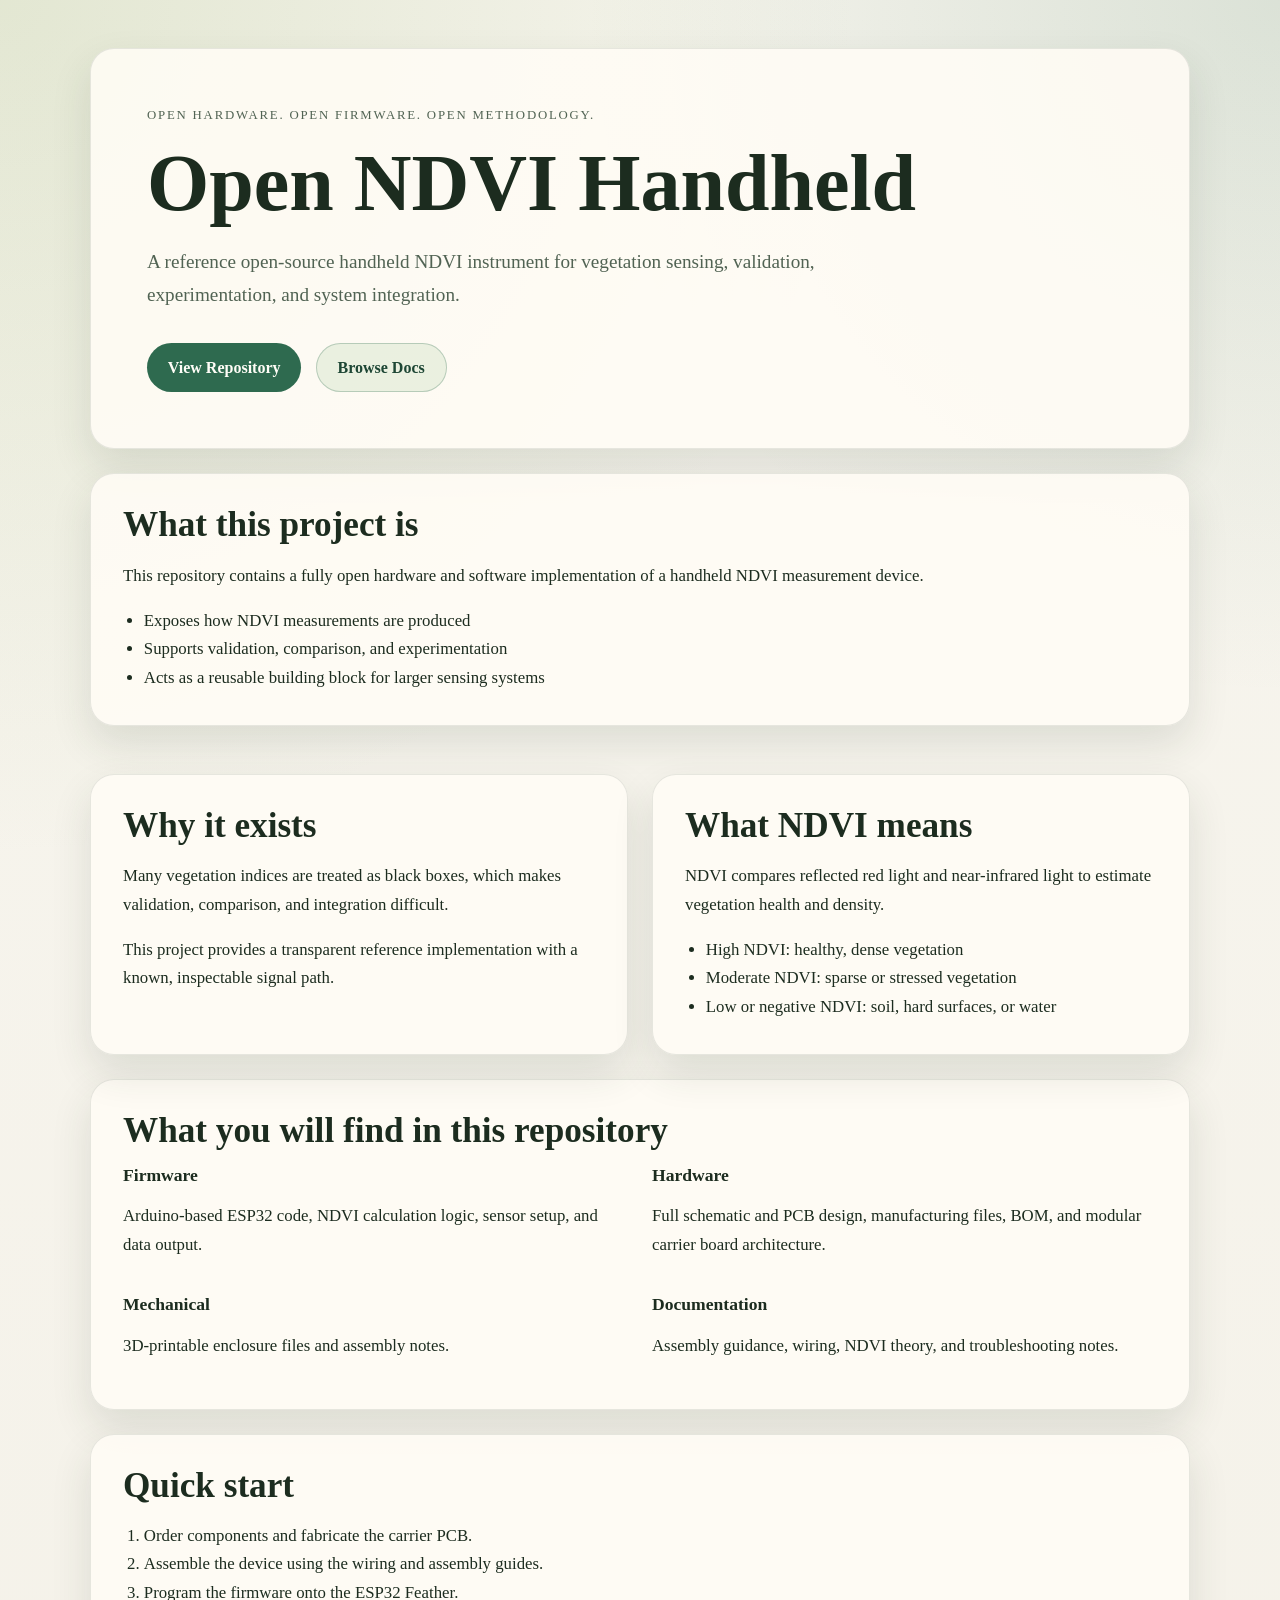
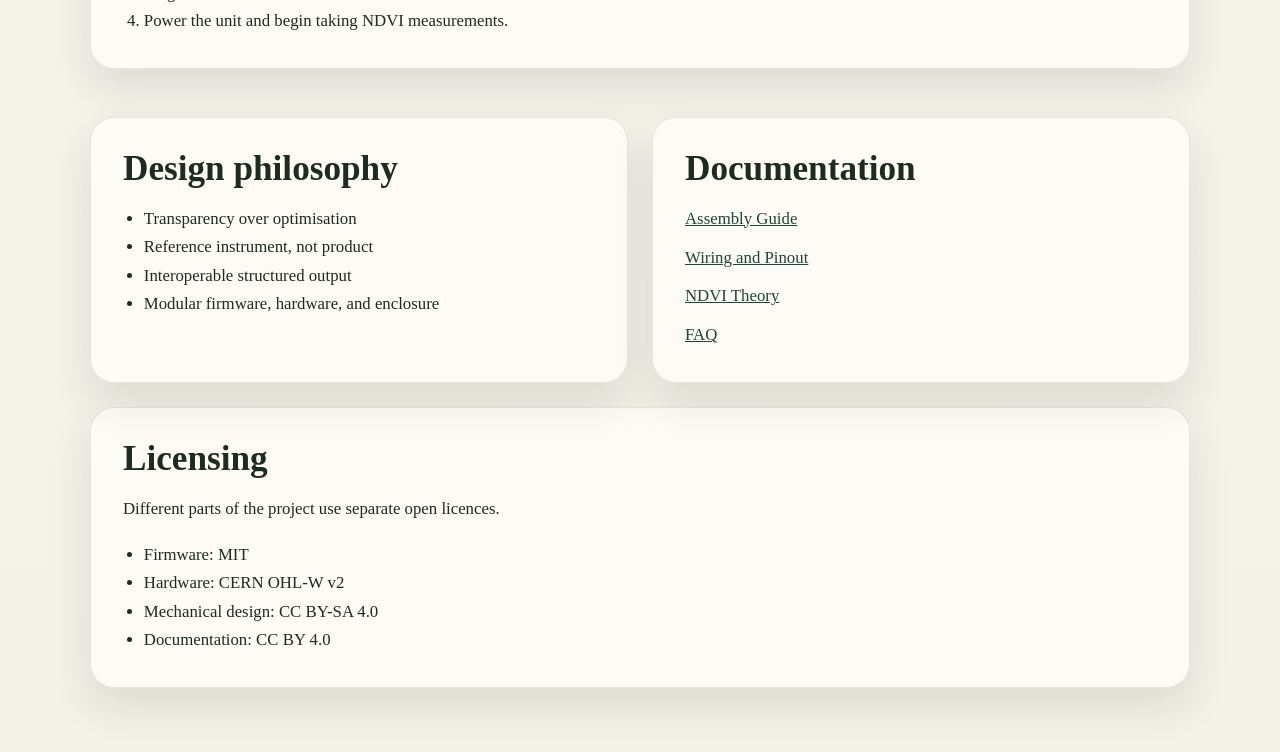
==== docs/index.html @ 76c8ee6e "page" ====
<!DOCTYPE html>
<html lang="en">
  <head>
    <meta charset="UTF-8" />
    <meta name="viewport" content="width=device-width, initial-scale=1.0" />
    <title>Open NDVI Handheld</title>
    <meta
      name="description"
      content="Open-source handheld NDVI instrument based on the ESP32 Feather V2 and AS7265x Triad sensors."
    />
    <link rel="stylesheet" href="./styles.css" />
  </head>
  <body>
    <main class="page">
      <section class="hero">
        <p class="eyebrow">Open hardware. Open firmware. Open methodology.</p>
        <h1>Open NDVI Handheld</h1>
        <p class="lede">
          A reference open-source handheld NDVI instrument for vegetation sensing,
          validation, experimentation, and system integration.
        </p>
        <div class="actions">
          <a href="https://github.com/e-nano/open-ndvi-handheld" class="button button-primary">View Repository</a>
          <a href="#docs" class="button button-secondary">Browse Docs</a>
        </div>
      </section>

      <section class="panel">
        <h2>What this project is</h2>
        <p>
          This repository contains a fully open hardware and software implementation
          of a handheld NDVI measurement device.
        </p>
        <ul>
          <li>Exposes how NDVI measurements are produced</li>
          <li>Supports validation, comparison, and experimentation</li>
          <li>Acts as a reusable building block for larger sensing systems</li>
        </ul>
      </section>

      <section class="grid">
        <article class="panel">
          <h2>Why it exists</h2>
          <p>
            Many vegetation indices are treated as black boxes, which makes
            validation, comparison, and integration difficult.
          </p>
          <p>
            This project provides a transparent reference implementation with a known,
            inspectable signal path.
          </p>
        </article>
        <article class="panel">
          <h2>What NDVI means</h2>
          <p>
            NDVI compares reflected red light and near-infrared light to estimate
            vegetation health and density.
          </p>
          <ul>
            <li>High NDVI: healthy, dense vegetation</li>
            <li>Moderate NDVI: sparse or stressed vegetation</li>
            <li>Low or negative NDVI: soil, hard surfaces, or water</li>
          </ul>
        </article>
      </section>

      <section class="panel">
        <h2>What you will find in this repository</h2>
        <div class="feature-list">
          <div>
            <h3>Firmware</h3>
            <p>Arduino-based ESP32 code, NDVI calculation logic, sensor setup, and data output.</p>
          </div>
          <div>
            <h3>Hardware</h3>
            <p>Full schematic and PCB design, manufacturing files, BOM, and modular carrier board architecture.</p>
          </div>
          <div>
            <h3>Mechanical</h3>
            <p>3D-printable enclosure files and assembly notes.</p>
          </div>
          <div>
            <h3>Documentation</h3>
            <p>Assembly guidance, wiring, NDVI theory, and troubleshooting notes.</p>
          </div>
        </div>
      </section>

      <section class="panel">
        <h2>Quick start</h2>
        <ol>
          <li>Order components and fabricate the carrier PCB.</li>
          <li>Assemble the device using the wiring and assembly guides.</li>
          <li>Program the firmware onto the ESP32 Feather.</li>
          <li>Power the unit and begin taking NDVI measurements.</li>
        </ol>
      </section>

      <section class="grid">
        <article class="panel">
          <h2>Design philosophy</h2>
          <ul>
            <li>Transparency over optimisation</li>
            <li>Reference instrument, not product</li>
            <li>Interoperable structured output</li>
            <li>Modular firmware, hardware, and enclosure</li>
          </ul>
        </article>
        <article class="panel" id="docs">
          <h2>Documentation</h2>
          <ul class="link-list">
            <li><a href="https://github.com/e-nano/open-ndvi-handheld/blob/main/docs/assembly_guide.md">Assembly Guide</a></li>
            <li><a href="https://github.com/e-nano/open-ndvi-handheld/blob/main/docs/wiring_and_pinout.md">Wiring and Pinout</a></li>
            <li><a href="https://github.com/e-nano/open-ndvi-handheld/blob/main/docs/ndvi_theory.md">NDVI Theory</a></li>
            <li><a href="https://github.com/e-nano/open-ndvi-handheld/blob/main/docs/faq.md">FAQ</a></li>
          </ul>
        </article>
      </section>

      <section class="panel">
        <h2>Licensing</h2>
        <p>Different parts of the project use separate open licences.</p>
        <ul>
          <li>Firmware: MIT</li>
          <li>Hardware: CERN OHL-W v2</li>
          <li>Mechanical design: CC BY-SA 4.0</li>
          <li>Documentation: CC BY 4.0</li>
        </ul>
      </section>
    </main>
  </body>
</html>
---- docs/styles.css ----
:root {
  color-scheme: light;
  --bg: #f4f1e8;
  --panel: rgba(255, 252, 245, 0.88);
  --panel-border: rgba(28, 44, 31, 0.1);
  --text: #1c2c1f;
  --muted: #516353;
  --accent: #2e6a4f;
  --accent-dark: #1d4634;
  --accent-soft: #dde9d2;
  --shadow: 0 18px 40px rgba(41, 57, 43, 0.12);
}

* {
  box-sizing: border-box;
}

body {
  margin: 0;
  font-family: Georgia, "Times New Roman", serif;
  color: var(--text);
  background:
    radial-gradient(circle at top left, rgba(155, 181, 112, 0.22), transparent 32%),
    radial-gradient(circle at top right, rgba(74, 126, 94, 0.16), transparent 26%),
    linear-gradient(180deg, #f7f5ee 0%, var(--bg) 100%);
}

.page {
  width: min(1100px, calc(100% - 2rem));
  margin: 0 auto;
  padding: 3rem 0 4rem;
}

.hero,
.panel {
  background: var(--panel);
  border: 1px solid var(--panel-border);
  border-radius: 24px;
  box-shadow: var(--shadow);
}

.hero {
  padding: 3.5rem;
  margin-bottom: 1.5rem;
}

.eyebrow {
  margin: 0 0 0.75rem;
  text-transform: uppercase;
  letter-spacing: 0.14em;
  font-size: 0.8rem;
  color: var(--muted);
}

h1,
h2,
h3 {
  margin-top: 0;
  line-height: 1.1;
}

h1 {
  margin-bottom: 1rem;
  font-size: clamp(2.5rem, 8vw, 5rem);
}

h2 {
  margin-bottom: 1rem;
  font-size: clamp(1.5rem, 4vw, 2.2rem);
}

h3 {
  margin-bottom: 0.5rem;
  font-size: 1.1rem;
}

p,
li {
  font-size: 1.05rem;
  line-height: 1.7;
}

.lede {
  max-width: 48rem;
  font-size: 1.2rem;
  color: var(--muted);
}

.actions {
  display: flex;
  flex-wrap: wrap;
  gap: 0.9rem;
  margin-top: 2rem;
}

.button {
  display: inline-flex;
  align-items: center;
  justify-content: center;
  padding: 0.9rem 1.3rem;
  border-radius: 999px;
  text-decoration: none;
  font-weight: 700;
}

.button-primary {
  background: var(--accent);
  color: #fffdf7;
}

.button-primary:hover,
.button-primary:focus-visible {
  background: var(--accent-dark);
}

.button-secondary {
  border: 1px solid rgba(46, 106, 79, 0.28);
  color: var(--accent-dark);
  background: rgba(221, 233, 210, 0.58);
}

.grid {
  display: grid;
  grid-template-columns: repeat(2, minmax(0, 1fr));
  gap: 1.5rem;
  margin-top: 1.5rem;
}

.panel {
  padding: 2rem;
  margin-top: 1.5rem;
}

.feature-list {
  display: grid;
  grid-template-columns: repeat(2, minmax(0, 1fr));
  gap: 1.2rem 1.5rem;
}

ul,
ol {
  margin: 0;
  padding-left: 1.3rem;
}

a {
  color: var(--accent-dark);
}

.link-list {
  list-style: none;
  padding: 0;
}

.link-list li + li {
  margin-top: 0.65rem;
}

@media (max-width: 760px) {
  .page {
    width: min(100% - 1rem, 40rem);
    padding-top: 1rem;
  }

  .hero,
  .panel {
    border-radius: 18px;
  }

  .hero {
    padding: 2rem 1.25rem;
  }

  .panel {
    padding: 1.5rem 1.25rem;
  }

  .grid,
  .feature-list {
    grid-template-columns: 1fr;
  }
}
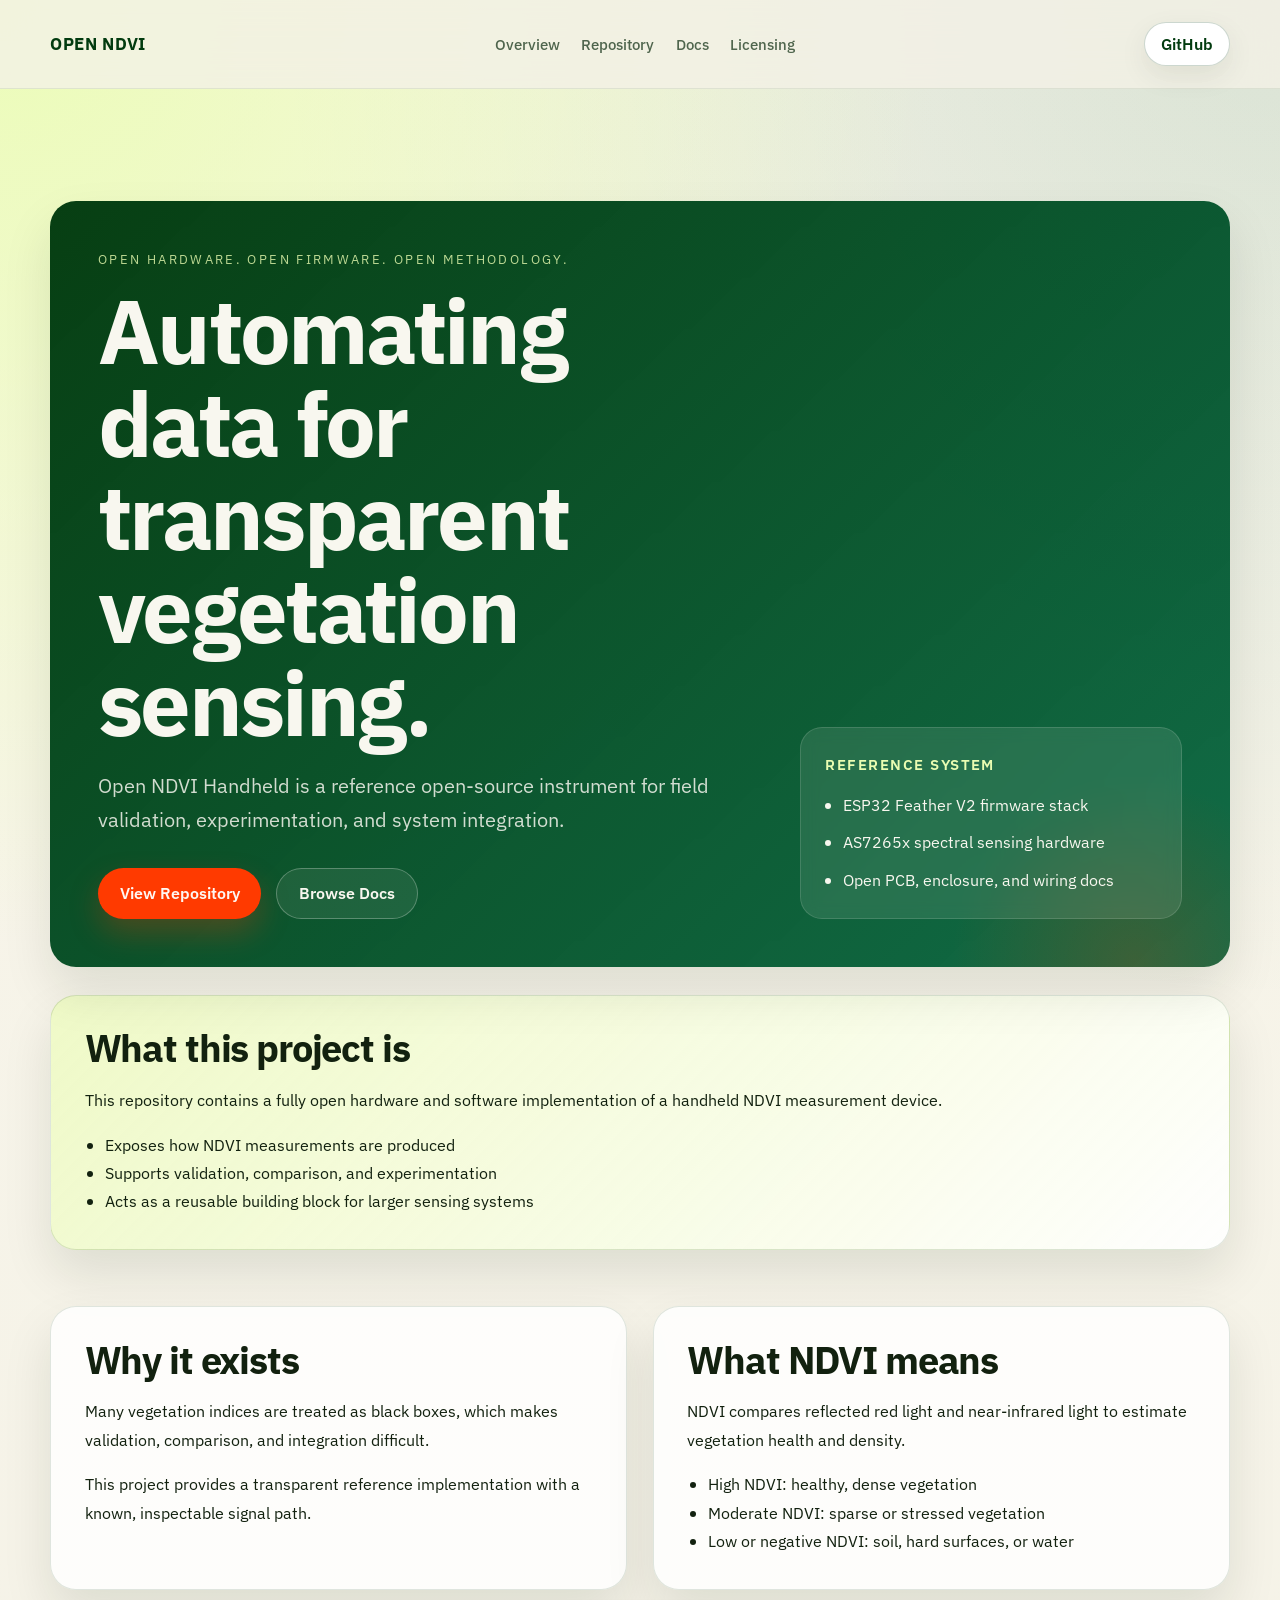
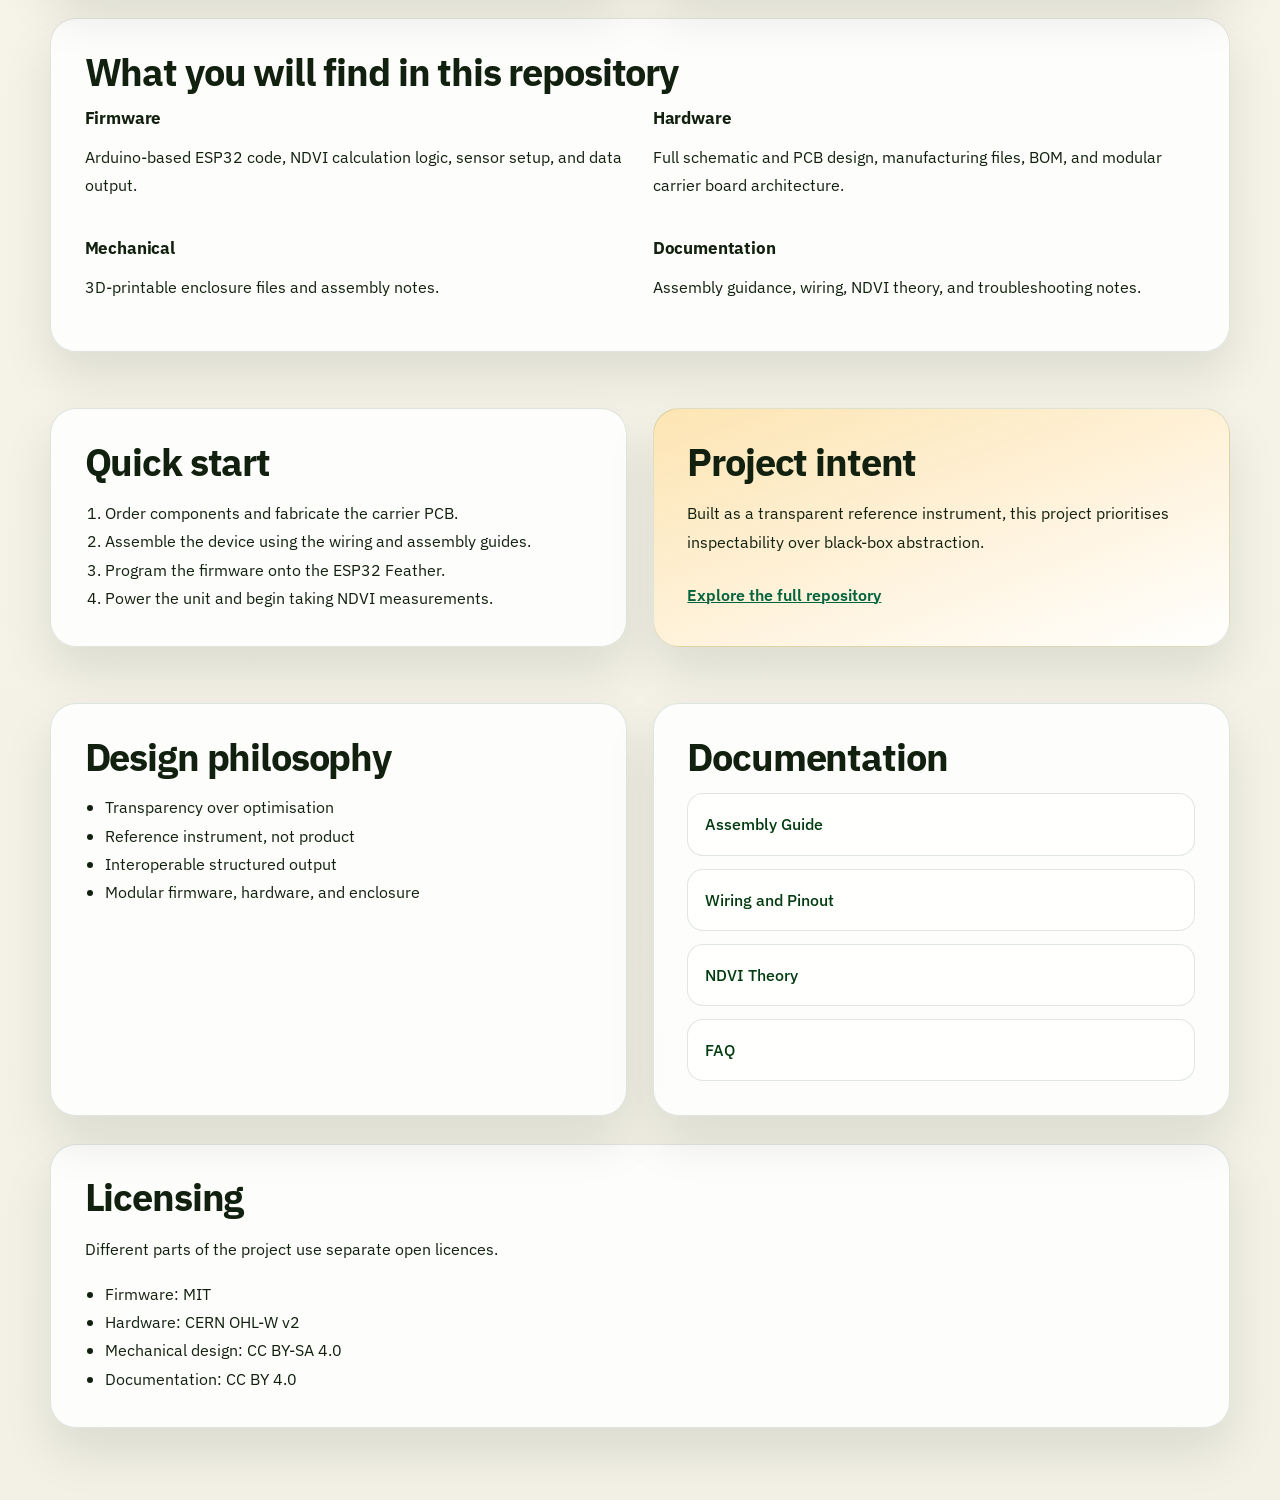
==== commit 8f376554: "Restyle GitHub Pages site" ====
--- a/docs/index.html
+++ b/docs/index.html
@@ -8,24 +8,52 @@
       name="description"
       content="Open-source handheld NDVI instrument based on the ESP32 Feather V2 and AS7265x Triad sensors."
     />
+    <link rel="preconnect" href="https://fonts.googleapis.com" />
+    <link rel="preconnect" href="https://fonts.gstatic.com" crossorigin />
+    <link
+      href="https://fonts.googleapis.com/css2?family=IBM+Plex+Sans:wght@400;500;600;700&display=swap"
+      rel="stylesheet"
+    />
     <link rel="stylesheet" href="./styles.css" />
   </head>
   <body>
+    <header class="site-header">
+      <div class="nav-shell">
+        <a href="#top" class="brand-mark">Open NDVI</a>
+        <nav class="site-nav" aria-label="Primary">
+          <a href="#overview">Overview</a>
+          <a href="#repository">Repository</a>
+          <a href="#docs">Docs</a>
+          <a href="#licensing">Licensing</a>
+        </nav>
+        <a href="https://github.com/e-nano/open-ndvi-handheld" class="nav-cta">GitHub</a>
+      </div>
+    </header>
     <main class="page">
-      <section class="hero">
-        <p class="eyebrow">Open hardware. Open firmware. Open methodology.</p>
-        <h1>Open NDVI Handheld</h1>
-        <p class="lede">
-          A reference open-source handheld NDVI instrument for vegetation sensing,
-          validation, experimentation, and system integration.
-        </p>
-        <div class="actions">
-          <a href="https://github.com/e-nano/open-ndvi-handheld" class="button button-primary">View Repository</a>
-          <a href="#docs" class="button button-secondary">Browse Docs</a>
+      <section class="hero" id="top">
+        <div class="hero-copy">
+          <p class="eyebrow">Open hardware. Open firmware. Open methodology.</p>
+          <h1>Automating data for transparent vegetation sensing.</h1>
+          <p class="lede">
+            Open NDVI Handheld is a reference open-source instrument for field
+            validation, experimentation, and system integration.
+          </p>
+          <div class="actions">
+            <a href="https://github.com/e-nano/open-ndvi-handheld" class="button button-primary">View Repository</a>
+            <a href="#docs" class="button button-secondary">Browse Docs</a>
+          </div>
         </div>
+        <aside class="hero-card" aria-label="Project summary">
+          <p class="hero-card-label">Reference system</p>
+          <ul class="hero-points">
+            <li>ESP32 Feather V2 firmware stack</li>
+            <li>AS7265x spectral sensing hardware</li>
+            <li>Open PCB, enclosure, and wiring docs</li>
+          </ul>
+        </aside>
       </section>
 
-      <section class="panel">
+      <section class="panel panel-highlight" id="overview">
         <h2>What this project is</h2>
         <p>
           This repository contains a fully open hardware and software implementation
@@ -64,7 +92,7 @@
         </article>
       </section>
 
-      <section class="panel">
+      <section class="panel" id="repository">
         <h2>What you will find in this repository</h2>
         <div class="feature-list">
           <div>
@@ -86,14 +114,24 @@
         </div>
       </section>
 
-      <section class="panel">
-        <h2>Quick start</h2>
-        <ol>
-          <li>Order components and fabricate the carrier PCB.</li>
-          <li>Assemble the device using the wiring and assembly guides.</li>
-          <li>Program the firmware onto the ESP32 Feather.</li>
-          <li>Power the unit and begin taking NDVI measurements.</li>
-        </ol>
+      <section class="grid">
+        <article class="panel">
+          <h2>Quick start</h2>
+          <ol>
+            <li>Order components and fabricate the carrier PCB.</li>
+            <li>Assemble the device using the wiring and assembly guides.</li>
+            <li>Program the firmware onto the ESP32 Feather.</li>
+            <li>Power the unit and begin taking NDVI measurements.</li>
+          </ol>
+        </article>
+        <article class="panel panel-accent">
+          <h2>Project intent</h2>
+          <p>
+            Built as a transparent reference instrument, this project prioritises
+            inspectability over black-box abstraction.
+          </p>
+          <a href="https://github.com/e-nano/open-ndvi-handheld" class="text-link">Explore the full repository</a>
+        </article>
       </section>
 
       <section class="grid">
@@ -117,7 +155,7 @@
         </article>
       </section>
 
-      <section class="panel">
+      <section class="panel" id="licensing">
         <h2>Licensing</h2>
         <p>Different parts of the project use separate open licences.</p>
         <ul>
--- a/docs/styles.css
+++ b/docs/styles.css
@@ -1,95 +1,252 @@
 :root {
   color-scheme: light;
-  --bg: #f4f1e8;
-  --panel: rgba(255, 252, 245, 0.88);
-  --panel-border: rgba(28, 44, 31, 0.1);
-  --text: #1c2c1f;
-  --muted: #516353;
-  --accent: #2e6a4f;
-  --accent-dark: #1d4634;
-  --accent-soft: #dde9d2;
-  --shadow: 0 18px 40px rgba(41, 57, 43, 0.12);
+  --bg: #f3f1e6;
+  --surface: rgba(255, 255, 255, 0.82);
+  --surface-strong: #ffffff;
+  --surface-dark: #023b0f;
+  --border: rgba(2, 59, 15, 0.12);
+  --border-strong: rgba(2, 59, 15, 0.2);
+  --text: #12210f;
+  --muted: #4f654d;
+  --primary: #023b0f;
+  --secondary: #eafdb2;
+  --tertiary: #fee3ad;
+  --quaternary: #02633d;
+  --accent: #ff3a00;
+  --shadow: 0 24px 50px rgba(7, 31, 13, 0.1);
+  --shadow-soft: 0 10px 28px rgba(7, 31, 13, 0.08);
+  --radius: 26px;
+  --font-body: "IBM Plex Sans", sans-serif;
+  --font-display: "Chillax", "IBM Plex Sans", sans-serif;
+  --nav-height: 5.5rem;
 }
 
 * {
   box-sizing: border-box;
 }
 
+html {
+  scroll-behavior: smooth;
+}
+
 body {
   margin: 0;
-  font-family: Georgia, "Times New Roman", serif;
+  font-family: var(--font-body);
   color: var(--text);
   background:
-    radial-gradient(circle at top left, rgba(155, 181, 112, 0.22), transparent 32%),
-    radial-gradient(circle at top right, rgba(74, 126, 94, 0.16), transparent 26%),
-    linear-gradient(180deg, #f7f5ee 0%, var(--bg) 100%);
+    radial-gradient(circle at top left, rgba(234, 253, 178, 0.9), transparent 28%),
+    radial-gradient(circle at top right, rgba(2, 99, 61, 0.12), transparent 30%),
+    linear-gradient(180deg, #f8f5ea 0%, var(--bg) 100%);
 }
 
 .page {
-  width: min(1100px, calc(100% - 2rem));
+  width: min(1180px, calc(100% - 2rem));
   margin: 0 auto;
-  padding: 3rem 0 4rem;
+  padding: calc(var(--nav-height) + 1.5rem) 0 4.5rem;
+}
+
+.site-header {
+  position: sticky;
+  top: 0;
+  z-index: 10;
+  backdrop-filter: blur(18px);
+  background: rgba(243, 241, 230, 0.82);
+  border-bottom: 1px solid rgba(2, 59, 15, 0.08);
+}
+
+.nav-shell {
+  width: min(1180px, calc(100% - 2rem));
+  min-height: var(--nav-height);
+  margin: 0 auto;
+  display: flex;
+  align-items: center;
+  justify-content: space-between;
+  gap: 1rem;
+}
+
+.brand-mark,
+.site-nav a,
+.nav-cta,
+.button,
+.text-link,
+.link-list a {
+  transition:
+    color 160ms ease,
+    background-color 160ms ease,
+    border-color 160ms ease,
+    transform 160ms ease,
+    box-shadow 160ms ease;
+}
+
+.brand-mark {
+  font-family: var(--font-display);
+  font-size: 1.05rem;
+  font-weight: 700;
+  color: var(--primary);
+  text-decoration: none;
+  letter-spacing: 0.04em;
+  text-transform: uppercase;
+}
+
+.site-nav {
+  display: flex;
+  align-items: center;
+  gap: 1.35rem;
+}
+
+.site-nav a {
+  color: var(--muted);
+  text-decoration: none;
+  font-size: 0.96rem;
+  font-weight: 500;
+}
+
+.site-nav a:hover,
+.site-nav a:focus-visible,
+.brand-mark:hover,
+.brand-mark:focus-visible {
+  color: var(--quaternary);
+}
+
+.nav-cta {
+  display: inline-flex;
+  align-items: center;
+  justify-content: center;
+  min-height: 2.8rem;
+  padding: 0 1rem;
+  border-radius: 999px;
+  border: 1px solid var(--border-strong);
+  background: var(--surface-strong);
+  color: var(--primary);
+  text-decoration: none;
+  font-weight: 600;
+  box-shadow: var(--shadow-soft);
+}
+
+.nav-cta:hover,
+.nav-cta:focus-visible {
+  transform: translateY(-1px);
+  border-color: var(--quaternary);
 }
 
 .hero,
 .panel {
-  background: var(--panel);
-  border: 1px solid var(--panel-border);
-  border-radius: 24px;
+  border-radius: var(--radius);
   box-shadow: var(--shadow);
 }
 
 .hero {
-  padding: 3.5rem;
-  margin-bottom: 1.5rem;
+  display: grid;
+  grid-template-columns: minmax(0, 1.6fr) minmax(280px, 0.9fr);
+  gap: 1.5rem;
+  padding: 3rem;
+  margin-bottom: 1.75rem;
+  background:
+    linear-gradient(135deg, rgba(2, 59, 15, 0.98), rgba(2, 99, 61, 0.94)),
+    linear-gradient(180deg, rgba(255, 58, 0, 0.06), rgba(255, 58, 0, 0));
+  color: #f8f7ef;
+  position: relative;
+  overflow: hidden;
+}
+
+.hero::after {
+  content: "";
+  position: absolute;
+  inset: auto -8% -24% auto;
+  width: 380px;
+  height: 380px;
+  border-radius: 50%;
+  background: radial-gradient(circle, rgba(255, 58, 0, 0.18), transparent 68%);
+  pointer-events: none;
+}
+
+.hero-copy,
+.hero-card {
+  position: relative;
+  z-index: 1;
 }
 
 .eyebrow {
   margin: 0 0 0.75rem;
   text-transform: uppercase;
-  letter-spacing: 0.14em;
-  font-size: 0.8rem;
-  color: var(--muted);
+  letter-spacing: 0.18em;
+  font-size: 0.82rem;
+  color: rgba(234, 253, 178, 0.8);
 }
 
 h1,
 h2,
 h3 {
   margin-top: 0;
-  line-height: 1.1;
+  line-height: 1.04;
+  letter-spacing: -0.03em;
+}
+
+h1,
+h2 {
+  font-family: var(--font-display);
 }
 
 h1 {
+  max-width: 12ch;
   margin-bottom: 1rem;
-  font-size: clamp(2.5rem, 8vw, 5rem);
+  font-size: clamp(3rem, 7vw, 5.8rem);
 }
 
 h2 {
   margin-bottom: 1rem;
-  font-size: clamp(1.5rem, 4vw, 2.2rem);
+  font-size: clamp(1.9rem, 3vw, 2.8rem);
 }
 
 h3 {
-  margin-bottom: 0.5rem;
-  font-size: 1.1rem;
+  margin-bottom: 0.6rem;
+  font-size: 1.08rem;
+  letter-spacing: -0.01em;
 }
 
 p,
 li {
-  font-size: 1.05rem;
-  line-height: 1.7;
+  font-size: 1.03rem;
+  line-height: 1.72;
 }
 
 .lede {
-  max-width: 48rem;
-  font-size: 1.2rem;
-  color: var(--muted);
+  max-width: 42rem;
+  font-size: 1.22rem;
+  color: rgba(248, 247, 239, 0.84);
+}
+
+.hero-card {
+  align-self: end;
+  padding: 1.5rem;
+  border-radius: 22px;
+  background: rgba(248, 247, 239, 0.1);
+  border: 1px solid rgba(248, 247, 239, 0.14);
+  backdrop-filter: blur(8px);
+}
+
+.hero-card-label {
+  margin: 0 0 0.9rem;
+  color: var(--secondary);
+  font-size: 0.92rem;
+  font-weight: 600;
+  text-transform: uppercase;
+  letter-spacing: 0.1em;
+}
+
+.hero-points {
+  margin: 0;
+  padding-left: 1.1rem;
+}
+
+.hero-points li + li {
+  margin-top: 0.55rem;
 }
 
 .actions {
   display: flex;
   flex-wrap: wrap;
-  gap: 0.9rem;
+  gap: 0.95rem;
   margin-top: 2rem;
 }
 
@@ -97,44 +254,59 @@
   display: inline-flex;
   align-items: center;
   justify-content: center;
-  padding: 0.9rem 1.3rem;
+  min-height: 3.1rem;
+  padding: 0.9rem 1.35rem;
   border-radius: 999px;
   text-decoration: none;
-  font-weight: 700;
+  font-weight: 600;
 }
 
 .button-primary {
   background: var(--accent);
-  color: #fffdf7;
+  color: #fff7f2;
+  box-shadow: 0 14px 30px rgba(255, 58, 0, 0.26);
 }
 
 .button-primary:hover,
 .button-primary:focus-visible {
-  background: var(--accent-dark);
+  transform: translateY(-1px);
+  box-shadow: 0 18px 34px rgba(255, 58, 0, 0.32);
 }
 
 .button-secondary {
-  border: 1px solid rgba(46, 106, 79, 0.28);
-  color: var(--accent-dark);
-  background: rgba(221, 233, 210, 0.58);
+  border: 1px solid rgba(248, 247, 239, 0.28);
+  color: #f8f7ef;
+  background: rgba(248, 247, 239, 0.08);
 }
 
 .grid {
   display: grid;
   grid-template-columns: repeat(2, minmax(0, 1fr));
-  gap: 1.5rem;
-  margin-top: 1.5rem;
+  gap: 1.6rem;
+  margin-top: 1.75rem;
 }
 
 .panel {
-  padding: 2rem;
-  margin-top: 1.5rem;
+  padding: 2.1rem;
+  margin-top: 1.75rem;
+  background: var(--surface);
+  border: 1px solid var(--border);
+}
+
+.panel-highlight {
+  background:
+    linear-gradient(135deg, rgba(234, 253, 178, 0.62), rgba(255, 255, 255, 0.9));
+}
+
+.panel-accent {
+  background:
+    linear-gradient(160deg, rgba(254, 227, 173, 0.9), rgba(255, 255, 255, 0.94));
 }
 
 .feature-list {
   display: grid;
   grid-template-columns: repeat(2, minmax(0, 1fr));
-  gap: 1.2rem 1.5rem;
+  gap: 1.4rem 1.6rem;
 }
 
 ul,
@@ -144,7 +316,21 @@
 }
 
 a {
-  color: var(--accent-dark);
+  color: var(--quaternary);
+}
+
+.text-link {
+  display: inline-block;
+  margin-top: 0.75rem;
+  font-weight: 600;
+  text-decoration-thickness: 0.08em;
+}
+
+.text-link:hover,
+.text-link:focus-visible,
+.link-list a:hover,
+.link-list a:focus-visible {
+  color: var(--accent);
 }
 
 .link-list {
@@ -152,22 +338,50 @@
   padding: 0;
 }
 
+.link-list a {
+  display: block;
+  padding: 1rem 1.05rem;
+  border-radius: 16px;
+  border: 1px solid var(--border);
+  background: rgba(255, 255, 255, 0.72);
+  color: var(--primary);
+  text-decoration: none;
+  font-weight: 500;
+}
+
 .link-list li + li {
-  margin-top: 0.65rem;
+  margin-top: 0.8rem;
+}
+
+.link-list a:hover,
+.link-list a:focus-visible {
+  transform: translateY(-1px);
+  border-color: rgba(255, 58, 0, 0.35);
+  box-shadow: var(--shadow-soft);
 }
 
 @media (max-width: 760px) {
   .page {
     width: min(100% - 1rem, 40rem);
-    padding-top: 1rem;
-  }
-
-  .hero,
-  .panel {
-    border-radius: 18px;
+    padding-top: calc(var(--nav-height) + 1rem);
+  }
+
+  .nav-shell {
+    width: min(100% - 1rem, 40rem);
+    min-height: auto;
+    padding: 0.9rem 0;
+    flex-wrap: wrap;
+  }
+
+  .site-nav {
+    order: 3;
+    width: 100%;
+    justify-content: space-between;
+    gap: 0.75rem;
   }
 
   .hero {
+    grid-template-columns: 1fr;
     padding: 2rem 1.25rem;
   }
 
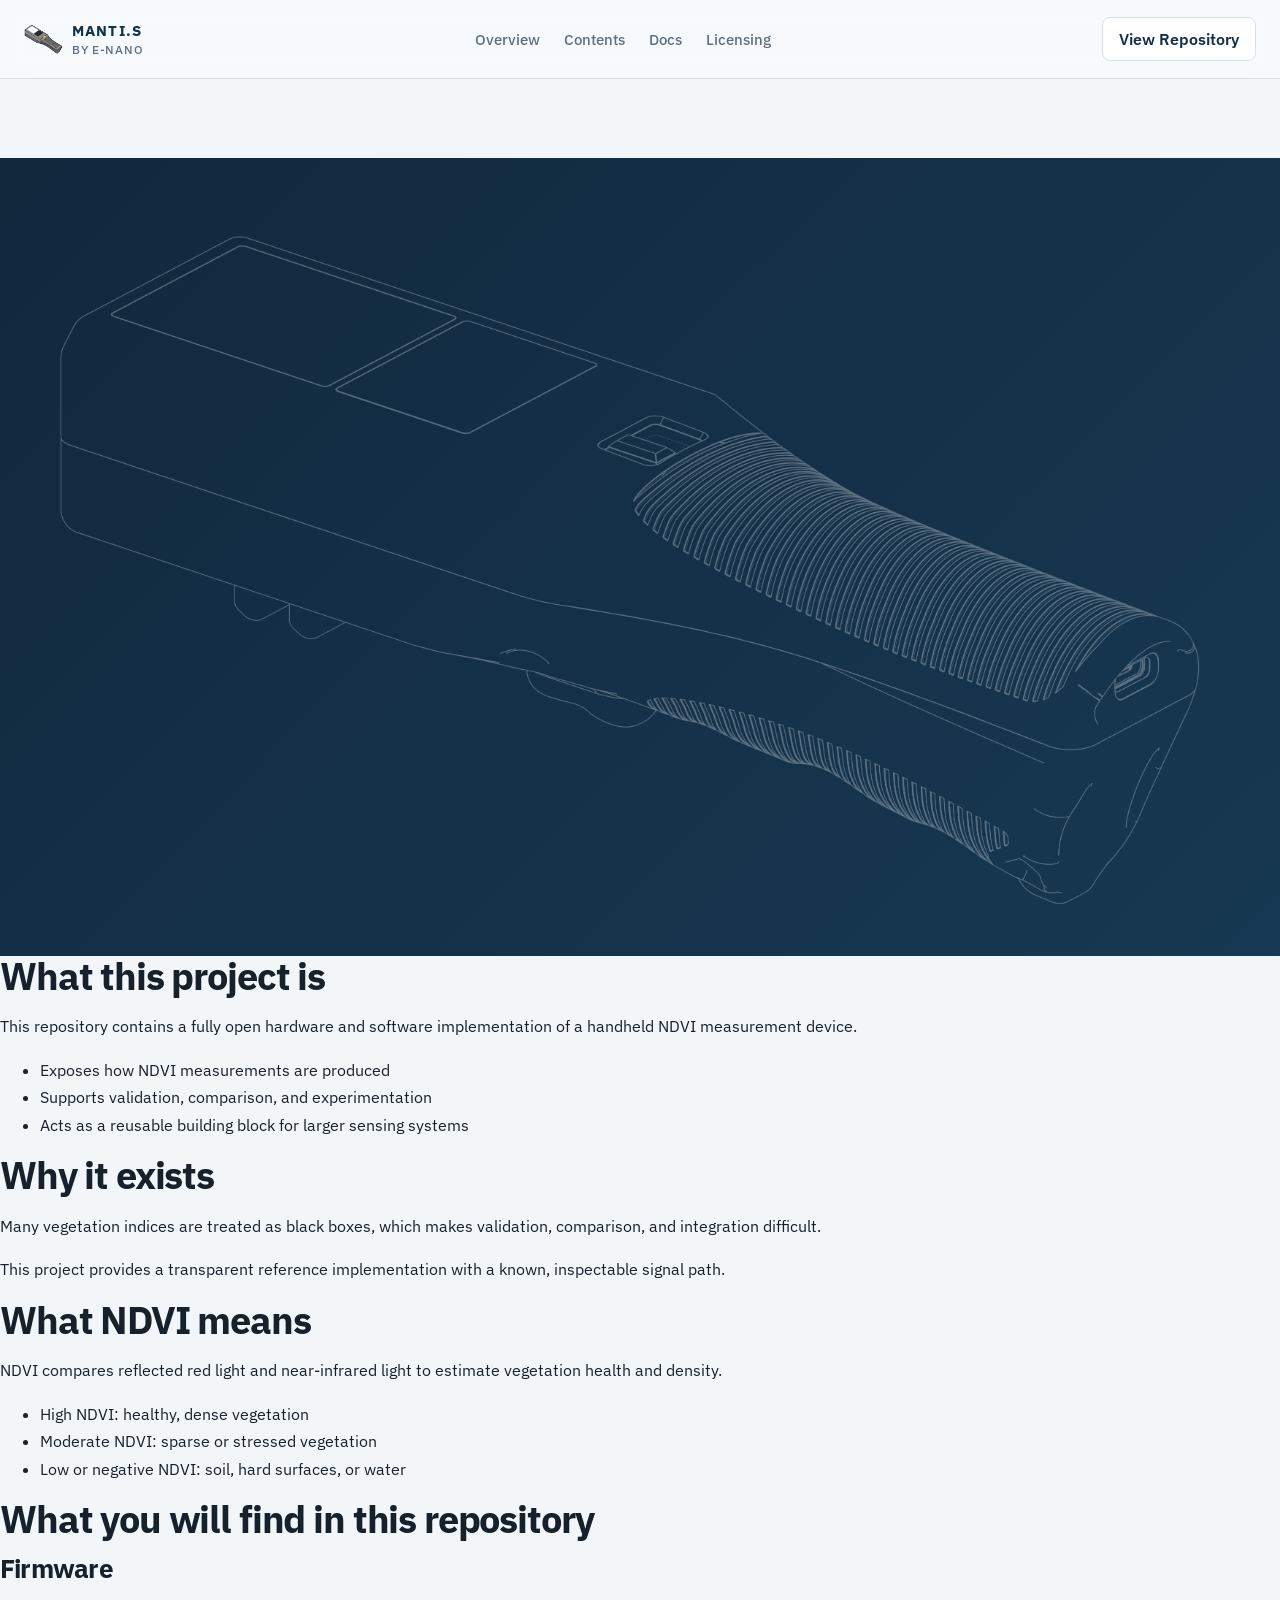
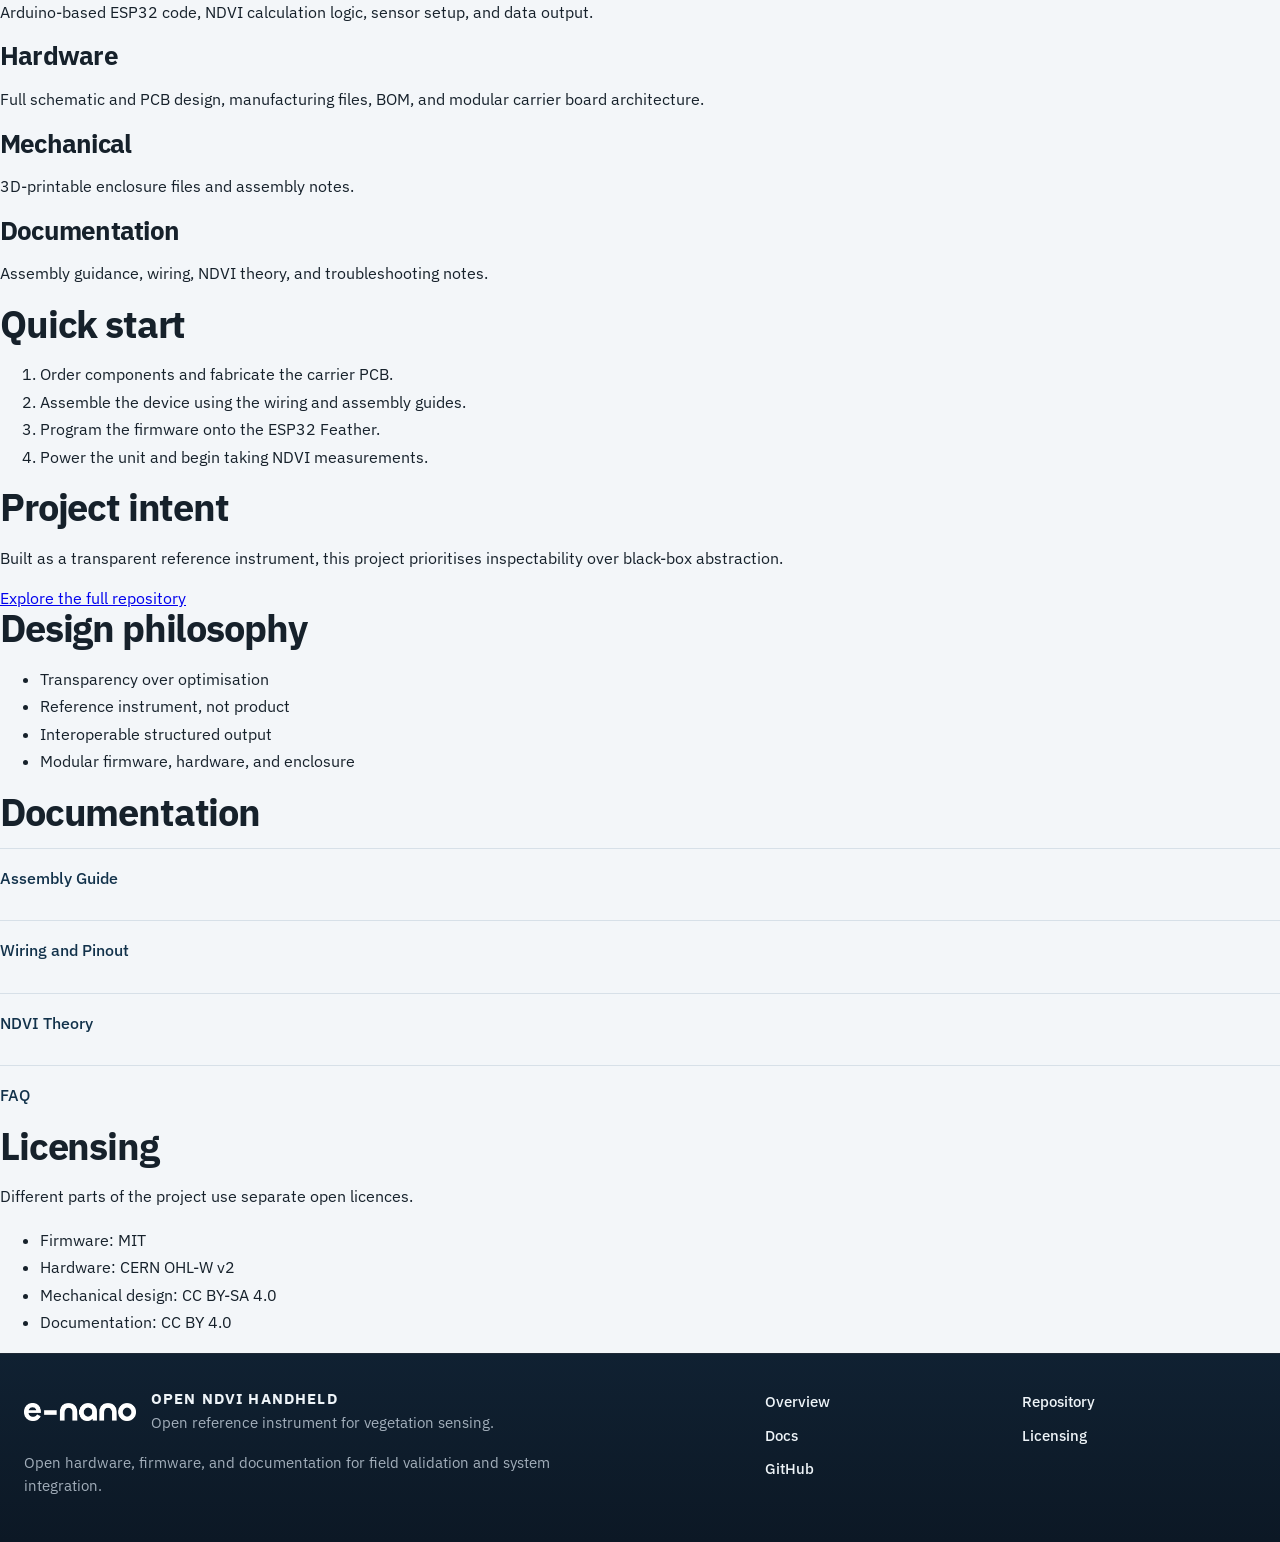
==== commit 6975e1bf: "Mirror updated website at repository root" ====
--- a/docs/index.html
+++ b/docs/index.html
@@ -14,19 +14,29 @@
       href="https://fonts.googleapis.com/css2?family=IBM+Plex+Sans:wght@400;500;600;700&display=swap"
       rel="stylesheet"
     />
-    <link rel="stylesheet" href="./styles.css" />
+    <link rel="stylesheet" href="../styles.css" />
   </head>
   <body>
     <header class="site-header">
       <div class="nav-shell">
-        <a href="#top" class="brand-mark">Open NDVI</a>
+        <a href="../index.html#top" class="brand-mark" aria-label="Open NDVI home">
+          <img
+            src="../assets/branding/layer1.png"
+            alt=""
+            class="brand-device"
+          />
+          <span class="brand-copy">
+            <strong>MANTI.S</strong>
+            <span>by e-nano</span>
+          </span>
+        </a>
         <nav class="site-nav" aria-label="Primary">
-          <a href="#overview">Overview</a>
-          <a href="#repository">Repository</a>
-          <a href="#docs">Docs</a>
-          <a href="#licensing">Licensing</a>
+          <a href="../index.html#overview">Overview</a>
+          <a href="../index.html#repository">Contents</a>
+          <a href="../index.html#docs">Docs</a>
+          <a href="../index.html#licensing">Licensing</a>
         </nav>
-        <a href="https://github.com/e-nano/open-ndvi-handheld" class="nav-cta">GitHub</a>
+        <a href="https://github.com/e-nano/open-ndvi-handheld" class="nav-cta">View Repository</a>
       </div>
     </header>
     <main class="page">
@@ -147,10 +157,10 @@
         <article class="panel" id="docs">
           <h2>Documentation</h2>
           <ul class="link-list">
-            <li><a href="https://github.com/e-nano/open-ndvi-handheld/blob/main/docs/assembly_guide.md">Assembly Guide</a></li>
-            <li><a href="https://github.com/e-nano/open-ndvi-handheld/blob/main/docs/wiring_and_pinout.md">Wiring and Pinout</a></li>
-            <li><a href="https://github.com/e-nano/open-ndvi-handheld/blob/main/docs/ndvi_theory.md">NDVI Theory</a></li>
-            <li><a href="https://github.com/e-nano/open-ndvi-handheld/blob/main/docs/faq.md">FAQ</a></li>
+            <li><a href="./assembly_guide.html">Assembly Guide</a></li>
+            <li><a href="./wiring_and_pinout.html">Wiring and Pinout</a></li>
+            <li><a href="./ndvi_theory.html">NDVI Theory</a></li>
+            <li><a href="./faq.html">FAQ</a></li>
           </ul>
         </article>
       </section>
@@ -166,5 +176,32 @@
         </ul>
       </section>
     </main>
+    <footer class="site-footer">
+      <div class="footer-shell">
+        <div class="footer-brand-block">
+          <a href="#top" class="footer-brand" aria-label="Open NDVI home">
+            <img
+              src="../assets/branding/e-nano-logo.png"
+              alt="e-nano"
+              class="footer-logo"
+            />
+            <span class="footer-brand-copy">
+              <strong>Open NDVI Handheld</strong>
+              <span>Open reference instrument for vegetation sensing.</span>
+            </span>
+          </a>
+          <p class="footer-note">
+            Open hardware, firmware, and documentation for field validation and system integration.
+          </p>
+        </div>
+        <div class="footer-directory" aria-label="Footer navigation">
+          <a href="#overview">Overview</a>
+          <a href="#repository">Repository</a>
+          <a href="#docs">Docs</a>
+          <a href="#licensing">Licensing</a>
+          <a href="https://github.com/e-nano/open-ndvi-handheld">GitHub</a>
+        </div>
+      </div>
+    </footer>
   </body>
 </html>
--- a/styles.css
+++ b/styles.css
@@ -0,0 +1,710 @@
+:root {
+  color-scheme: light;
+  --bg: #f3f6f9;
+  --surface: #ffffff;
+  --surface-subtle: #edf2f6;
+  --surface-strong: #102235;
+  --border: #d7e0e8;
+  --border-strong: #b8c5d1;
+  --text: #16212b;
+  --muted: #607080;
+  --primary: #12324b;
+  --accent: #1f5f8b;
+  --accent-strong: #0f4d75;
+  --shadow-soft: 0 12px 28px rgba(18, 33, 43, 0.06);
+  --radius: 12px;
+  --font-body: "IBM Plex Sans", sans-serif;
+  --font-display: "IBM Plex Sans", sans-serif;
+  --nav-height: 4.9rem;
+}
+
+* {
+  box-sizing: border-box;
+}
+
+html {
+  scroll-behavior: smooth;
+}
+
+body {
+  margin: 0;
+  font-family: var(--font-body);
+  color: var(--text);
+  background: var(--bg);
+}
+
+.page {
+  width: 100%;
+  padding-top: var(--nav-height);
+}
+
+.section-shell,
+.nav-shell,
+.footer-shell {
+  width: min(1280px, calc(100% - 3rem));
+  margin: 0 auto;
+}
+
+.site-header {
+  position: sticky;
+  top: 0;
+  z-index: 10;
+  backdrop-filter: blur(12px);
+  background: rgba(248, 250, 252, 0.92);
+  border-bottom: 1px solid var(--border);
+}
+
+.nav-shell {
+  min-height: var(--nav-height);
+  display: flex;
+  align-items: center;
+  justify-content: space-between;
+  gap: 1rem;
+}
+
+.brand-mark,
+.site-nav a,
+.nav-cta,
+.button,
+.link-list a,
+.footer-directory a {
+  transition:
+    color 160ms ease,
+    background-color 160ms ease,
+    border-color 160ms ease,
+    transform 160ms ease,
+    box-shadow 160ms ease;
+}
+
+.brand-mark {
+  display: inline-flex;
+  align-items: center;
+  gap: 0.55rem;
+  color: var(--primary);
+  text-decoration: none;
+}
+
+.brand-device {
+  display: block;
+  width: auto;
+  height: 1.9rem;
+  object-fit: contain;
+}
+
+.brand-copy {
+  display: grid;
+  gap: 0.1rem;
+}
+
+.brand-copy strong {
+  font-size: 0.92rem;
+  letter-spacing: 0.08em;
+  text-transform: uppercase;
+}
+
+.brand-copy span {
+  color: var(--muted);
+  font-size: 0.75rem;
+  font-weight: 500;
+  letter-spacing: 0.06em;
+  text-transform: uppercase;
+}
+
+.site-nav {
+  display: flex;
+  align-items: center;
+  gap: 1.5rem;
+}
+
+.site-nav a {
+  color: var(--muted);
+  text-decoration: none;
+  font-size: 0.95rem;
+  font-weight: 500;
+}
+
+.site-nav a:hover,
+.site-nav a:focus-visible,
+.brand-mark:hover,
+.brand-mark:focus-visible {
+  color: var(--primary);
+}
+
+.nav-actions {
+  display: flex;
+  align-items: center;
+  gap: 0.7rem;
+}
+
+.nav-cta {
+  display: inline-flex;
+  align-items: center;
+  justify-content: center;
+  min-height: 2.75rem;
+  padding: 0 1rem;
+  border-radius: 8px;
+  border: 1px solid var(--border);
+  background: var(--surface);
+  color: var(--primary);
+  text-decoration: none;
+  font-weight: 600;
+}
+
+.nav-cta:hover,
+.nav-cta:focus-visible {
+  transform: translateY(-1px);
+  border-color: var(--border-strong);
+  box-shadow: var(--shadow-soft);
+}
+
+.section-band {
+  width: 100%;
+}
+
+.section-band-light {
+  background: #f8fafc;
+}
+
+.section-band-dark {
+  background: linear-gradient(180deg, #132739 0%, #0f1f2f 100%);
+  color: #eef4f8;
+}
+
+.section-band-bordered {
+  border-top: 1px solid var(--border);
+}
+
+.hero {
+  position: relative;
+  overflow: hidden;
+  color: #f4f8fb;
+}
+
+.hero::before,
+.hero::after {
+  content: "";
+  position: absolute;
+  inset: 0;
+  pointer-events: none;
+}
+
+.hero::before {
+  background: linear-gradient(135deg, #11283d 0%, #173852 100%);
+}
+
+.hero::after {
+  background-image: url("./assets/docs/device-side-view.png");
+  background-position: right center;
+  background-repeat: no-repeat;
+  background-size: cover;
+  opacity: 0.3;
+}
+
+.hero-shell {
+  display: grid;
+  grid-template-columns: minmax(0, 1.5fr) minmax(320px, 0.9fr);
+  gap: 3rem;
+  padding: 5.5rem 0 5rem;
+  position: relative;
+  z-index: 1;
+}
+
+.hero-copy {
+  max-width: 44rem;
+}
+
+.eyebrow {
+  margin: 0 0 0.9rem;
+  text-transform: uppercase;
+  letter-spacing: 0.14em;
+  font-size: 0.78rem;
+  font-weight: 600;
+  color: rgba(220, 232, 242, 0.8);
+}
+
+h1,
+h2,
+h3 {
+  margin-top: 0;
+  line-height: 1.08;
+  letter-spacing: -0.03em;
+  font-family: var(--font-display);
+}
+
+h1 {
+  max-width: 10ch;
+  margin-bottom: 1rem;
+  font-size: clamp(3rem, 7vw, 5.4rem);
+}
+
+h2 {
+  margin-bottom: 0.9rem;
+  font-size: clamp(2rem, 3vw, 3rem);
+}
+
+h3 {
+  margin-bottom: 0.7rem;
+  font-size: clamp(1.3rem, 2vw, 1.9rem);
+}
+
+p,
+li {
+  font-size: 1rem;
+  line-height: 1.72;
+}
+
+.lede {
+  max-width: 40rem;
+  font-size: 1.12rem;
+  color: rgba(235, 241, 246, 0.88);
+}
+
+.actions {
+  display: flex;
+  flex-wrap: wrap;
+  gap: 0.9rem;
+  margin-top: 1.9rem;
+}
+
+.button {
+  display: inline-flex;
+  align-items: center;
+  justify-content: center;
+  min-height: 3rem;
+  padding: 0.85rem 1.3rem;
+  border-radius: 8px;
+  text-decoration: none;
+  font-weight: 600;
+}
+
+.button-primary {
+  background: #ffffff;
+  color: var(--primary);
+}
+
+.button-primary:hover,
+.button-primary:focus-visible {
+  transform: translateY(-1px);
+}
+
+.button-secondary {
+  border: 1px solid rgba(221, 230, 238, 0.2);
+  color: #f4f8fb;
+  background: rgba(255, 255, 255, 0.06);
+}
+
+.button-secondary:hover,
+.button-secondary:focus-visible {
+  background: rgba(255, 255, 255, 0.12);
+}
+
+.hero-visual {
+  align-self: end;
+  padding: 1.5rem;
+  border-left: 1px solid rgba(220, 232, 242, 0.14);
+}
+
+.hero-card-label {
+  margin: 0 0 1rem;
+  color: rgba(220, 232, 242, 0.82);
+  font-size: 0.8rem;
+  font-weight: 600;
+  text-transform: uppercase;
+  letter-spacing: 0.1em;
+}
+
+.hero-stats {
+  display: grid;
+  grid-template-columns: repeat(2, minmax(0, 1fr));
+  gap: 1.2rem 1rem;
+}
+
+.stat-card {
+  padding-top: 0.35rem;
+  border-top: 1px solid rgba(220, 232, 242, 0.14);
+}
+
+.stat-card strong,
+.license-grid strong {
+  display: block;
+  font-size: 0.98rem;
+  line-height: 1.4;
+}
+
+.stat-label,
+.spec-label,
+.stack-label {
+  display: inline-block;
+  margin-bottom: 0.45rem;
+  font-size: 0.78rem;
+  font-weight: 700;
+  letter-spacing: 0.08em;
+  text-transform: uppercase;
+}
+
+.stat-label {
+  color: rgba(220, 232, 242, 0.72);
+}
+
+.stack-label,
+.spec-label {
+  color: var(--muted);
+}
+
+.section-shell {
+  padding: 5rem 0;
+}
+
+.section-heading {
+  max-width: 44rem;
+  margin-bottom: 2.5rem;
+}
+
+.group-summary {
+  margin: 0;
+  color: var(--muted);
+  font-size: 1.04rem;
+}
+
+.section-band-dark .group-summary,
+.section-band-dark .stack-label,
+.section-band-dark p {
+  color: rgba(220, 232, 242, 0.78);
+}
+
+.feature-columns {
+  display: grid;
+  grid-template-columns: repeat(2, minmax(0, 1fr));
+  gap: 3rem;
+  padding-top: 2rem;
+  border-top: 1px solid var(--border);
+}
+
+.feature-column {
+  max-width: 34rem;
+}
+
+.resource-grid {
+  display: grid;
+  grid-template-columns: repeat(2, minmax(0, 1fr));
+  gap: 2.5rem 3rem;
+  padding-top: 2rem;
+  border-top: 1px solid rgba(220, 232, 242, 0.12);
+}
+
+.resource-item {
+  max-width: 34rem;
+}
+
+.section-shell-split {
+  display: grid;
+  grid-template-columns: minmax(0, 1fr) minmax(0, 0.9fr);
+  gap: 4rem;
+}
+
+.content-block {
+  min-width: 0;
+}
+
+.license-grid {
+  display: grid;
+  grid-template-columns: repeat(2, minmax(0, 1fr));
+  gap: 1rem;
+}
+
+.license-grid > div {
+  padding: 1rem 0;
+  border-top: 1px solid var(--border);
+}
+
+.link-list {
+  list-style: none;
+  padding: 0;
+  margin: 0;
+}
+
+.link-list li + li {
+  margin-top: 0.75rem;
+}
+
+.link-list a {
+  display: block;
+  padding: 1rem 0;
+  border-top: 1px solid var(--border);
+  color: var(--primary);
+  text-decoration: none;
+  font-weight: 500;
+}
+
+.link-list a:hover,
+.link-list a:focus-visible {
+  color: var(--accent-strong);
+}
+
+.site-footer {
+  background: linear-gradient(180deg, #102132 0%, #0c1825 100%);
+  color: #eef4f8;
+  border-top: 1px solid rgba(255, 255, 255, 0.08);
+}
+
+.footer-shell {
+  padding: 2.2rem 0 2.8rem;
+  display: grid;
+  grid-template-columns: minmax(0, 1.3fr) minmax(320px, 0.9fr);
+  gap: 2rem;
+  align-items: start;
+}
+
+.footer-brand-block {
+  display: grid;
+  gap: 1rem;
+}
+
+.footer-brand {
+  display: inline-flex;
+  align-items: center;
+  gap: 0.9rem;
+  color: #eef4f8;
+  text-decoration: none;
+}
+
+.footer-logo {
+  display: block;
+  width: auto;
+  height: 1.1rem;
+  filter: brightness(0) invert(1);
+}
+
+.footer-brand-copy {
+  display: grid;
+  gap: 0.18rem;
+}
+
+.footer-brand-copy strong {
+  font-size: 0.92rem;
+  letter-spacing: 0.08em;
+  text-transform: uppercase;
+}
+
+.footer-brand-copy span,
+.footer-note {
+  color: rgba(220, 232, 242, 0.72);
+  font-size: 0.92rem;
+  line-height: 1.6;
+}
+
+.footer-note {
+  max-width: 34rem;
+  margin: 0;
+}
+
+.footer-directory {
+  display: grid;
+  grid-template-columns: repeat(2, minmax(0, 1fr));
+  gap: 0.9rem 1.4rem;
+  align-content: start;
+  padding-top: 0.2rem;
+}
+
+.footer-directory a {
+  color: #eef4f8;
+  text-decoration: none;
+  font-size: 0.94rem;
+  font-weight: 500;
+}
+
+.footer-directory a:hover,
+.footer-directory a:focus-visible {
+  color: #9ec5e4;
+}
+
+.page-doc {
+  width: min(980px, calc(100% - 2rem));
+}
+
+.site-nav a.is-active {
+  color: var(--primary);
+}
+
+.doc-hero {
+  display: block;
+  padding: 2.5rem 3rem;
+}
+
+.doc-hero-assembly {
+  position: relative;
+  overflow: hidden;
+}
+
+.doc-hero-assembly::before,
+.doc-hero-assembly::after {
+  content: "";
+  position: absolute;
+  inset: 0;
+  pointer-events: none;
+}
+
+.doc-hero-assembly::before {
+  background: linear-gradient(90deg, #11283d 0%, #16344d 58%, #1a3f5d 100%);
+}
+
+.doc-hero-assembly::after {
+  background-image: url("./assets/docs/mechanical-expl-view.png");
+  background-position: right center;
+  background-repeat: no-repeat;
+  background-size: cover;
+  opacity: 0.42;
+}
+
+.doc-hero-assembly > * {
+  position: relative;
+  z-index: 1;
+}
+
+.doc-hero h1 {
+  max-width: 16ch;
+  margin-bottom: 0.8rem;
+  font-size: clamp(2.6rem, 6vw, 4.8rem);
+}
+
+.doc-summary {
+  max-width: 46rem;
+  margin: 0;
+  font-size: 1.14rem;
+  color: rgba(248, 247, 239, 0.84);
+}
+
+.doc-meta {
+  margin-top: 1.5rem;
+  display: flex;
+  flex-wrap: wrap;
+  gap: 0.8rem;
+}
+
+.meta-pill {
+  display: inline-flex;
+  align-items: center;
+  min-height: 2.35rem;
+  padding: 0.35rem 0.9rem;
+  border-radius: 999px;
+  border: 1px solid rgba(248, 247, 239, 0.18);
+  background: rgba(248, 247, 239, 0.08);
+  color: #f8f7ef;
+  font-size: 0.94rem;
+  font-weight: 500;
+}
+
+.doc-panel {
+  padding: 2.2rem 2.3rem;
+}
+
+.quickstart-gallery {
+  display: grid;
+  grid-template-columns: repeat(3, minmax(0, 1fr));
+  gap: 1rem;
+  align-items: start;
+}
+
+.quickstart-gallery figure {
+  margin: 0;
+  display: grid;
+  place-items: center;
+}
+
+.quickstart-gallery img {
+  display: block;
+  width: min(100%, 220px);
+  height: auto;
+}
+
+.doc-panel + .doc-panel,
+.doc-grid,
+.doc-notice {
+  margin-top: 1.5rem;
+}
+
+.doc-grid {
+  display: grid;
+  grid-template-columns: repeat(2, minmax(0, 1fr));
+  gap: 1.5rem;
+}
+
+.doc-kicker {
+  margin: 0 0 0.8rem;
+  color: var(--accent);
+  font-size: 0.84rem;
+  font-weight: 700;
+}
+
+@media (max-width: 900px) {
+  .hero-shell,
+  .feature-columns,
+  .resource-grid,
+  .section-shell-split,
+  .footer-shell {
+    grid-template-columns: 1fr;
+  }
+
+  .hero-visual {
+    border-left: 0;
+    border-top: 1px solid rgba(220, 232, 242, 0.14);
+    padding: 1.5rem 0 0;
+  }
+
+  .hero-stats,
+  .license-grid {
+    grid-template-columns: 1fr 1fr;
+  }
+}
+
+@media (max-width: 760px) {
+  .section-shell,
+  .nav-shell,
+  .footer-shell {
+    width: min(100% - 1rem, 40rem);
+  }
+
+  .nav-shell {
+    min-height: auto;
+    padding: 0.9rem 0;
+    flex-wrap: wrap;
+  }
+
+  .nav-actions {
+    margin-left: auto;
+  }
+
+  .site-nav {
+    order: 3;
+    width: 100%;
+    justify-content: space-between;
+    gap: 0.75rem;
+  }
+
+  .brand-mark {
+    flex: 1 1 auto;
+  }
+
+  .brand-device {
+    height: 1.75rem;
+  }
+
+  .hero-shell,
+  .section-shell {
+    padding: 3.5rem 0;
+  }
+
+  .license-grid,
+  .footer-directory,
+  .hero-stats {
+    grid-template-columns: 1fr;
+  }
+
+  .quickstart-gallery {
+    grid-template-columns: 1fr;
+  }
+
+  .footer-shell {
+    padding: 1.8rem 0 2.2rem;
+  }
+}
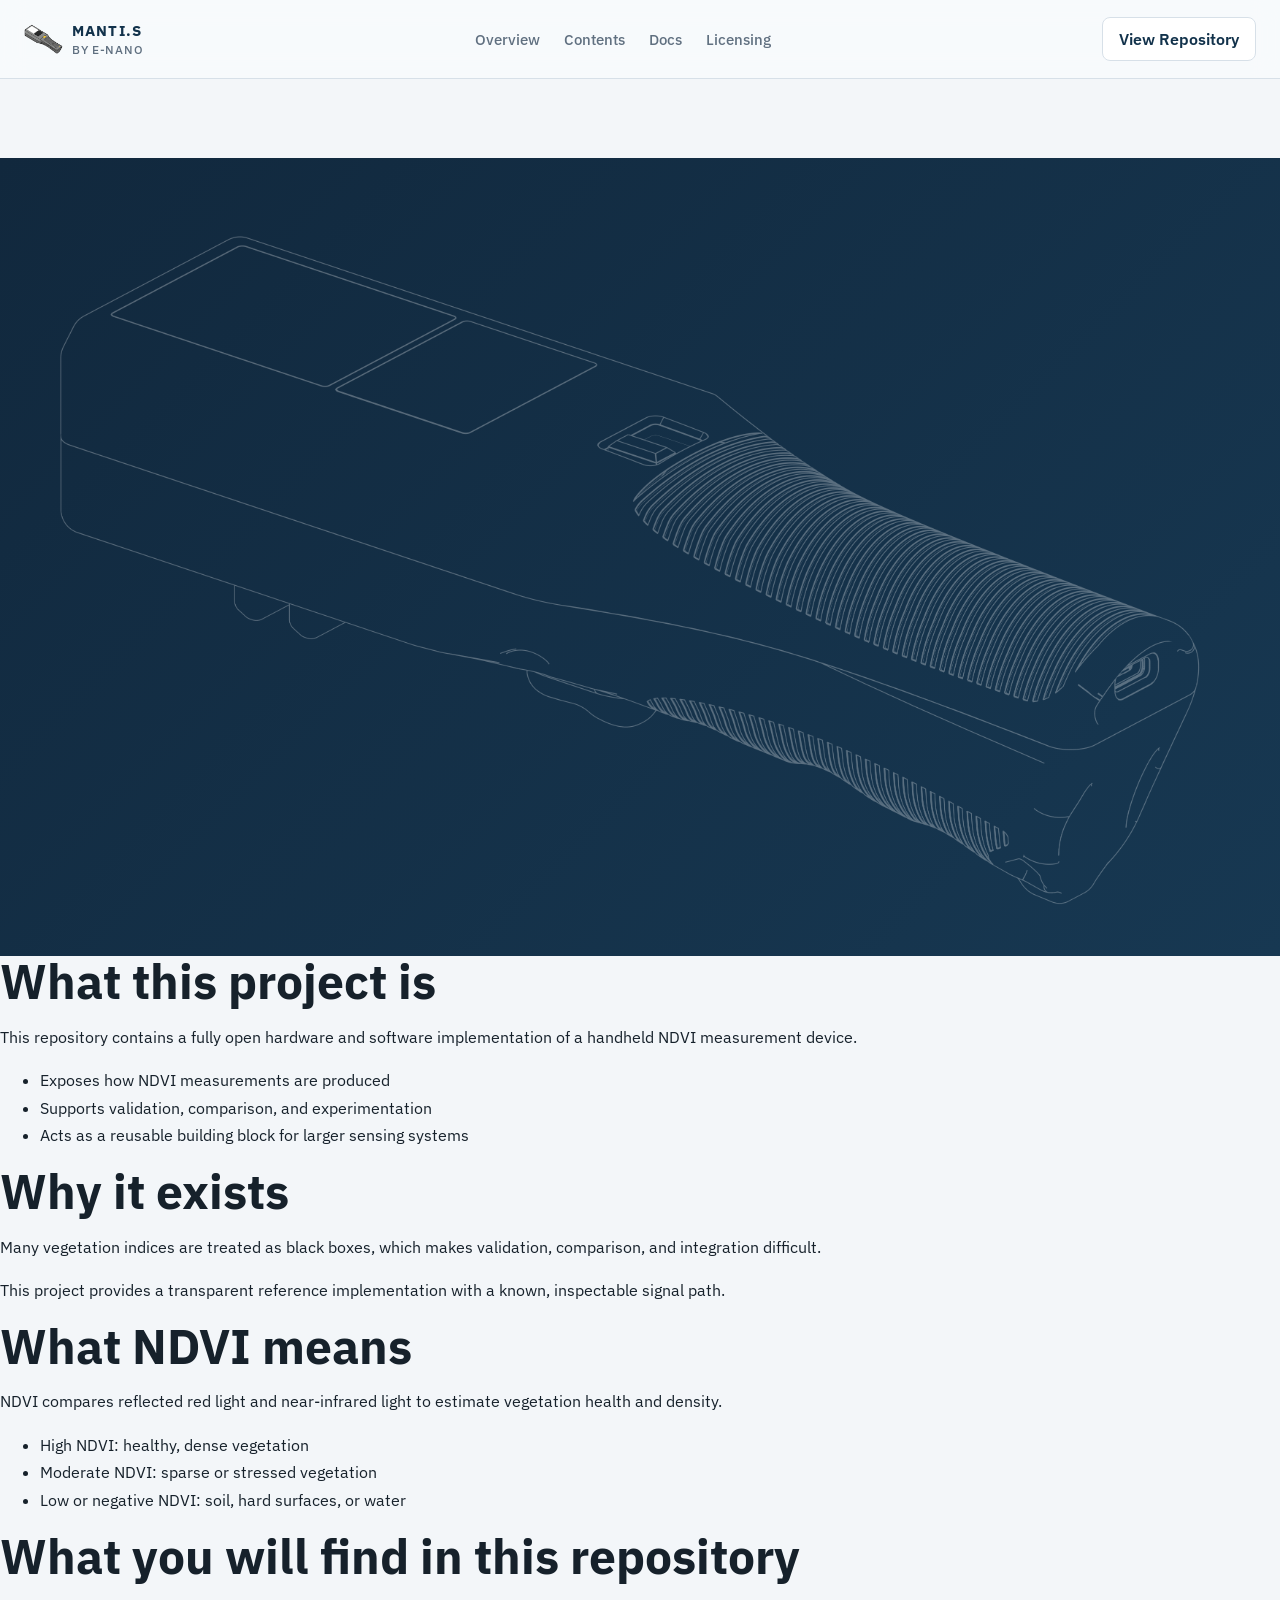
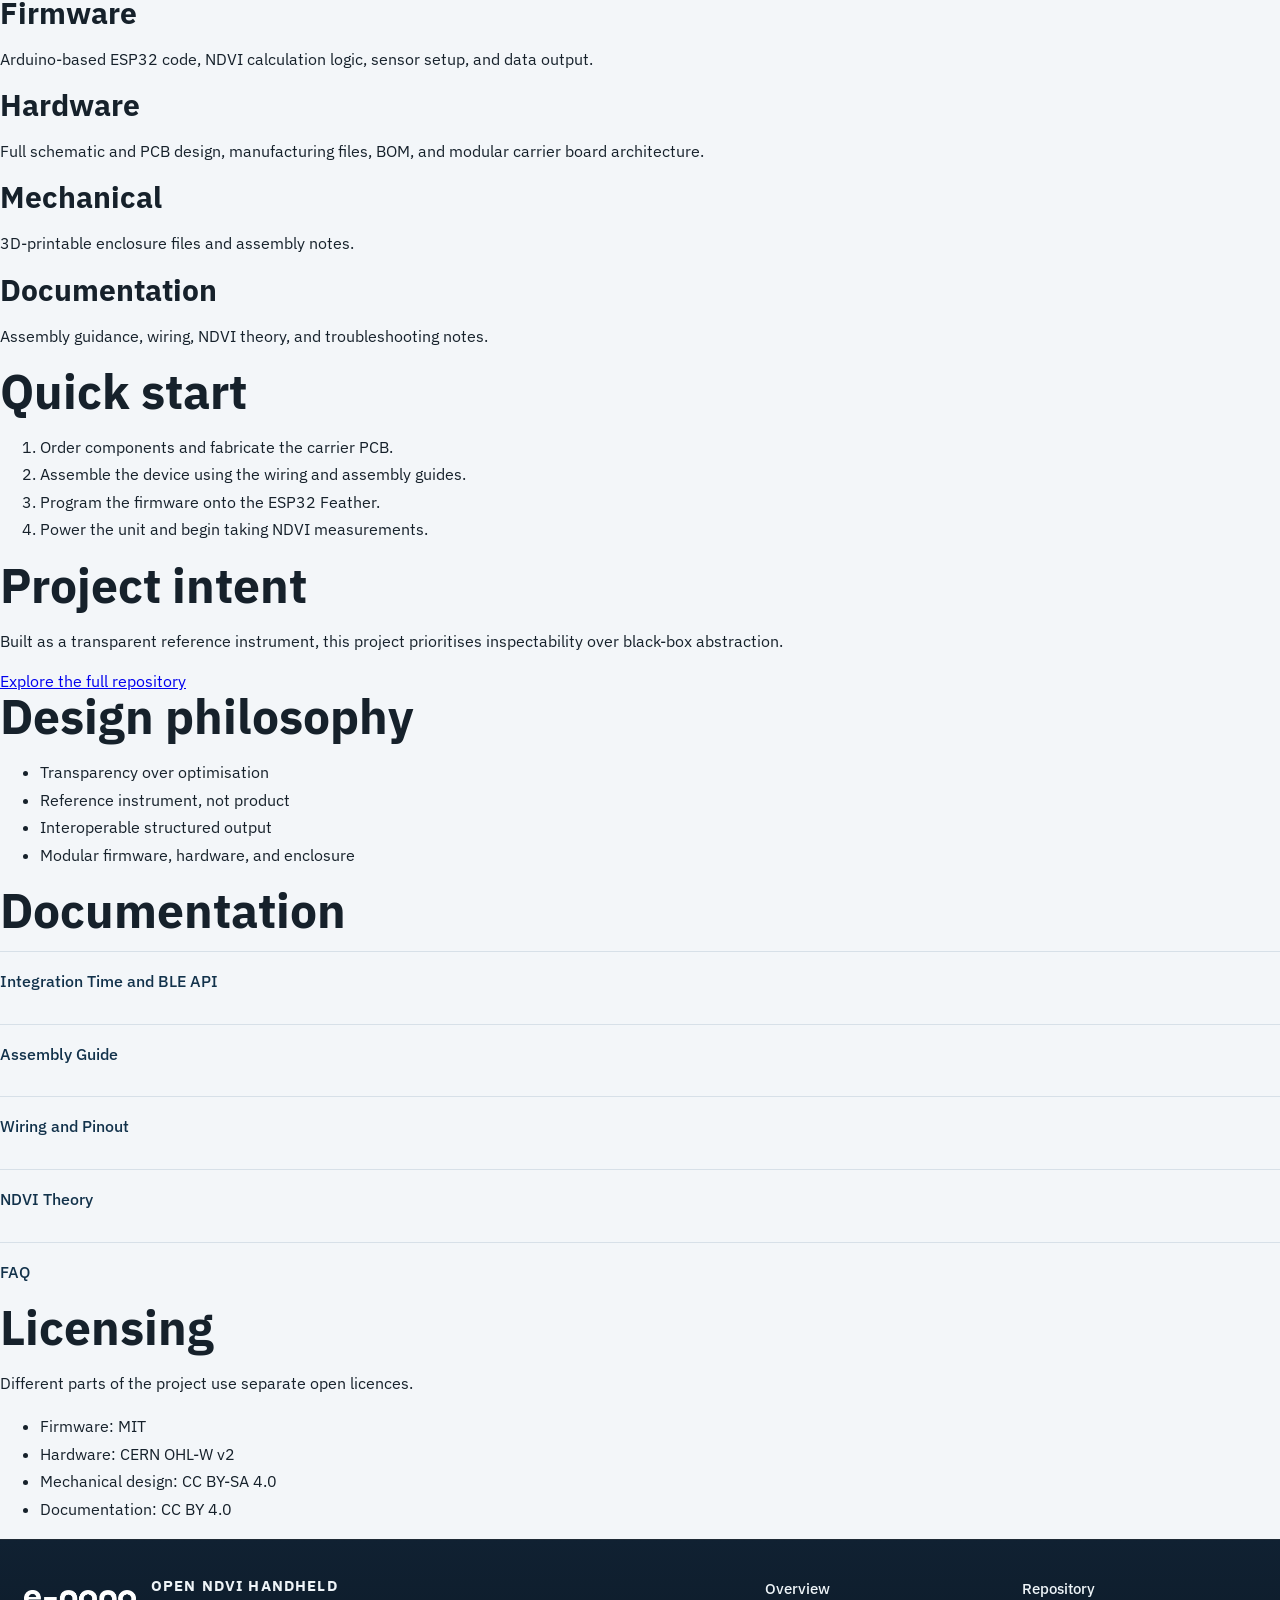
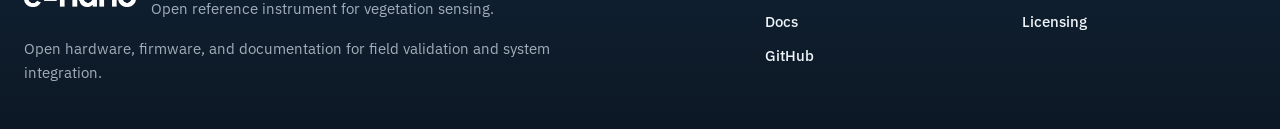
==== commit 07e777cb: "Document integration timing and BLE API" ====
--- a/docs/index.html
+++ b/docs/index.html
@@ -157,6 +157,7 @@
         <article class="panel" id="docs">
           <h2>Documentation</h2>
           <ul class="link-list">
+            <li><a href="./integration_and_ble.html">Integration Time and BLE API</a></li>
             <li><a href="./assembly_guide.html">Assembly Guide</a></li>
             <li><a href="./wiring_and_pinout.html">Wiring and Pinout</a></li>
             <li><a href="./ndvi_theory.html">NDVI Theory</a></li>
--- a/styles.css
+++ b/styles.css
@@ -33,6 +33,10 @@
   background: var(--bg);
 }
 
+img {
+  max-width: 100%;
+}
+
 .page {
   width: 100%;
   padding-top: var(--nav-height);
@@ -227,24 +231,24 @@
 h3 {
   margin-top: 0;
   line-height: 1.08;
-  letter-spacing: -0.03em;
+  letter-spacing: 0;
   font-family: var(--font-display);
 }
 
 h1 {
-  max-width: 10ch;
+  max-width: 11ch;
   margin-bottom: 1rem;
-  font-size: clamp(3rem, 7vw, 5.4rem);
+  font-size: 5.4rem;
 }
 
 h2 {
   margin-bottom: 0.9rem;
-  font-size: clamp(2rem, 3vw, 3rem);
+  font-size: 3rem;
 }
 
 h3 {
   margin-bottom: 0.7rem;
-  font-size: clamp(1.3rem, 2vw, 1.9rem);
+  font-size: 1.9rem;
 }
 
 p,
@@ -520,6 +524,7 @@
 
 .page-doc {
   width: min(980px, calc(100% - 2rem));
+  margin: 0 auto;
 }
 
 .site-nav a.is-active {
@@ -564,7 +569,7 @@
 .doc-hero h1 {
   max-width: 16ch;
   margin-bottom: 0.8rem;
-  font-size: clamp(2.6rem, 6vw, 4.8rem);
+  font-size: 4.8rem;
 }
 
 .doc-summary {
@@ -636,7 +641,76 @@
   font-weight: 700;
 }
 
+.doc-table-wrap {
+  margin: 1.25rem 0;
+  overflow-x: auto;
+}
+
+.doc-table {
+  width: 100%;
+  border-collapse: collapse;
+  font-size: 0.94rem;
+}
+
+.doc-table th,
+.doc-table td {
+  padding: 0.8rem;
+  border: 1px solid var(--border);
+  text-align: left;
+  vertical-align: top;
+}
+
+.doc-table th {
+  background: var(--surface-subtle);
+  color: var(--primary);
+}
+
+.doc-code {
+  max-width: 100%;
+  margin: 1.25rem 0;
+  padding: 1rem;
+  overflow-x: auto;
+  border: 1px solid var(--border);
+  border-radius: 8px;
+  background: var(--surface-subtle);
+}
+
+.doc-notice {
+  padding: 1rem 1.1rem;
+  border-left: 4px solid var(--accent);
+  background: var(--surface-subtle);
+}
+
+.doc-nav {
+  display: flex;
+  flex-wrap: wrap;
+  gap: 1rem;
+  margin-top: 1.5rem;
+}
+
+.doc-nav a {
+  color: var(--accent-strong);
+  font-weight: 600;
+}
+
 @media (max-width: 900px) {
+  h1 {
+    max-width: 13ch;
+    font-size: 4rem;
+  }
+
+  h2 {
+    font-size: 2.45rem;
+  }
+
+  h3 {
+    font-size: 1.55rem;
+  }
+
+  .doc-hero h1 {
+    font-size: 3.8rem;
+  }
+
   .hero-shell,
   .feature-columns,
   .resource-grid,
@@ -661,37 +735,178 @@
   .section-shell,
   .nav-shell,
   .footer-shell {
-    width: min(100% - 1rem, 40rem);
+    width: min(100% - 1.25rem, 40rem);
+  }
+
+  .page {
+    padding-top: 0;
   }
 
   .nav-shell {
+    display: grid;
+    grid-template-columns: auto 1fr;
     min-height: auto;
-    padding: 0.9rem 0;
-    flex-wrap: wrap;
+    padding: 0.8rem 0;
+    gap: 0.75rem;
   }
 
   .nav-actions {
-    margin-left: auto;
+    grid-column: 1 / -1;
+    width: 100%;
+    display: grid;
+    grid-template-columns: repeat(2, minmax(0, 1fr));
+    gap: 0.55rem;
+  }
+
+  .nav-cta {
+    min-height: 2.55rem;
+    padding: 0 0.65rem;
+    font-size: 0.88rem;
+    text-align: center;
+  }
+
+  .nav-shell > .nav-cta {
+    grid-column: 1 / -1;
+    width: 100%;
   }
 
   .site-nav {
-    order: 3;
+    display: grid;
+    grid-template-columns: repeat(4, minmax(0, 1fr));
     width: 100%;
-    justify-content: space-between;
-    gap: 0.75rem;
+    gap: 0.25rem;
+    align-self: center;
+  }
+
+  .site-nav a {
+    min-height: 2.15rem;
+    display: inline-flex;
+    align-items: center;
+    justify-content: center;
+    padding: 0 0.2rem;
+    border-radius: 8px;
+    font-size: 0.83rem;
+    text-align: center;
   }
 
   .brand-mark {
-    flex: 1 1 auto;
+    width: fit-content;
+    align-self: center;
   }
 
   .brand-device {
     height: 1.75rem;
   }
 
+  h1 {
+    max-width: 100%;
+    font-size: 2.85rem;
+  }
+
+  h2 {
+    font-size: 2.15rem;
+  }
+
+  h3 {
+    font-size: 1.38rem;
+  }
+
+  p,
+  li {
+    font-size: 0.97rem;
+    line-height: 1.65;
+  }
+
+  .hero::after {
+    background-position: center top;
+    opacity: 0.18;
+  }
+
   .hero-shell,
   .section-shell {
-    padding: 3.5rem 0;
+    padding: 3rem 0;
+  }
+
+  .hero-shell {
+    gap: 2rem;
+    padding-top: 3.4rem;
+    padding-bottom: 3.1rem;
+  }
+
+  .lede,
+  .group-summary {
+    font-size: 1rem;
+  }
+
+  .actions {
+    display: grid;
+    grid-template-columns: 1fr;
+    gap: 0.65rem;
+  }
+
+  .button {
+    width: 100%;
+    min-height: 2.85rem;
+  }
+
+  .section-heading {
+    margin-bottom: 1.8rem;
+  }
+
+  .feature-columns,
+  .resource-grid {
+    gap: 1.6rem;
+    padding-top: 1.5rem;
+  }
+
+  .page-doc {
+    width: min(100% - 1.25rem, 40rem);
+  }
+
+  .doc-hero {
+    padding: 2.1rem 1.25rem;
+  }
+
+  .doc-hero h1 {
+    max-width: 100%;
+    font-size: 2.55rem;
+  }
+
+  .doc-summary {
+    font-size: 1rem;
+    line-height: 1.58;
+  }
+
+  .doc-meta {
+    gap: 0.45rem;
+    margin-top: 1.1rem;
+  }
+
+  .meta-pill {
+    min-height: 2rem;
+    padding: 0.3rem 0.7rem;
+    font-size: 0.82rem;
+  }
+
+  .doc-panel {
+    padding: 1.45rem 1.2rem;
+  }
+
+  .doc-panel h2 + h2,
+  .doc-panel p + h2 {
+    margin-top: 1.4rem;
+  }
+
+  .doc-nav {
+    display: grid;
+    grid-template-columns: 1fr;
+    gap: 0.55rem;
+  }
+
+  .doc-nav a {
+    display: flex;
+    align-items: center;
+    min-height: 2.7rem;
   }
 
   .license-grid,
@@ -702,9 +917,75 @@
 
   .quickstart-gallery {
     grid-template-columns: 1fr;
+    gap: 0.75rem;
+  }
+
+  .quickstart-gallery img {
+    width: min(100%, 190px);
   }
 
   .footer-shell {
     padding: 1.8rem 0 2.2rem;
   }
 }
+
+@media (max-width: 420px) {
+  .section-shell,
+  .nav-shell,
+  .footer-shell {
+    width: min(100% - 1rem, 40rem);
+  }
+
+  .brand-device {
+    height: 1.55rem;
+  }
+
+  .brand-copy strong {
+    font-size: 0.84rem;
+  }
+
+  .brand-copy span {
+    font-size: 0.68rem;
+  }
+
+  .site-nav a {
+    font-size: 0.78rem;
+  }
+
+  .nav-cta {
+    font-size: 0.82rem;
+  }
+
+  .nav-shell {
+    gap: 0.6rem;
+  }
+
+  h1 {
+    font-size: 2.45rem;
+  }
+
+  h2 {
+    font-size: 1.9rem;
+  }
+
+  .hero-shell,
+  .section-shell {
+    padding: 2.5rem 0;
+  }
+
+  .doc-hero {
+    padding: 1.75rem 1rem;
+  }
+
+  .doc-hero h1 {
+    font-size: 2.2rem;
+  }
+
+  .doc-panel {
+    padding: 1.2rem 1rem;
+  }
+
+  .quickstart-gallery img {
+    width: min(100%, 170px);
+  }
+}
